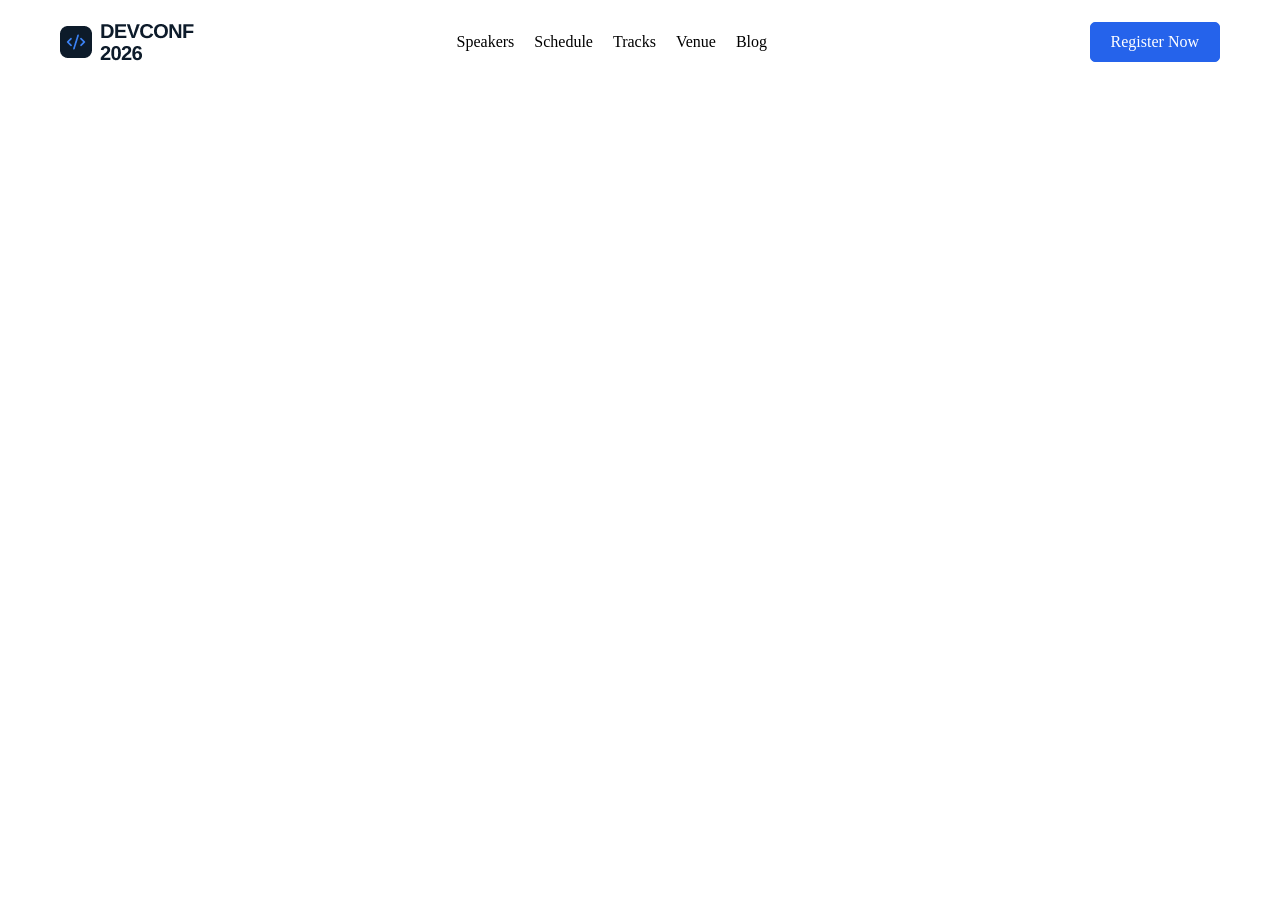
==== Ass1/index.html @ 1efd8dd2 "navbar created successfully" ====
<!DOCTYPE html>
<html lang="en">
<head>
    <meta charset="UTF-8">
    <meta name="viewport" content="width=device-width, initial-scale=1.0">
    <title><img src="./assets/logo-mini.png" alt="">DevConfig</title>
    <link rel="stylesheet" href="./style.css">
</head>
<body>
    <nav class="navbar">
        <div class="logo">
            <!-- <img src="./assets/logo-mini.png" alt="logo-mini">
            <div class="logotxt">
                <span>DEVCONF</span> <br>
                <span>2026</span>
            </div> -->
            <img src="./assets/logo.png" alt="logo">
        </div>

        <div class="list">
            <ul class="list-items">
                <li>Speakers</li>
                <li>Schedule</li>
                <li>Tracks</li>
                <li>Venue</li>
                <li>Blog</li>
            </ul>
        </div>

        <div class="btn">
            Register Now
        </div>

    </nav>
</body>
</html>
---- Ass1/style.css ----
*{
    margin: 0;
    padding:0;
    box-sizing: border-box;
}
.navbar{
    
    display: flex;
    justify-content: space-between;
    align-items: center;
    margin: 20px 0;
}
.logo{
    display: flex;
    align-items: center;
    gap: 10px;
    margin-left: 60px;
}

.list-items{
    display: flex;
    align-items: center;
    list-style: none;
    gap: 20px;

}

.btn{
    border: 1px solid #2563EB;
    background-color: #2563EB;
    color: white;
    margin: 0 60px;
    padding: 10px 20px;
    border-radius: 5px;
}
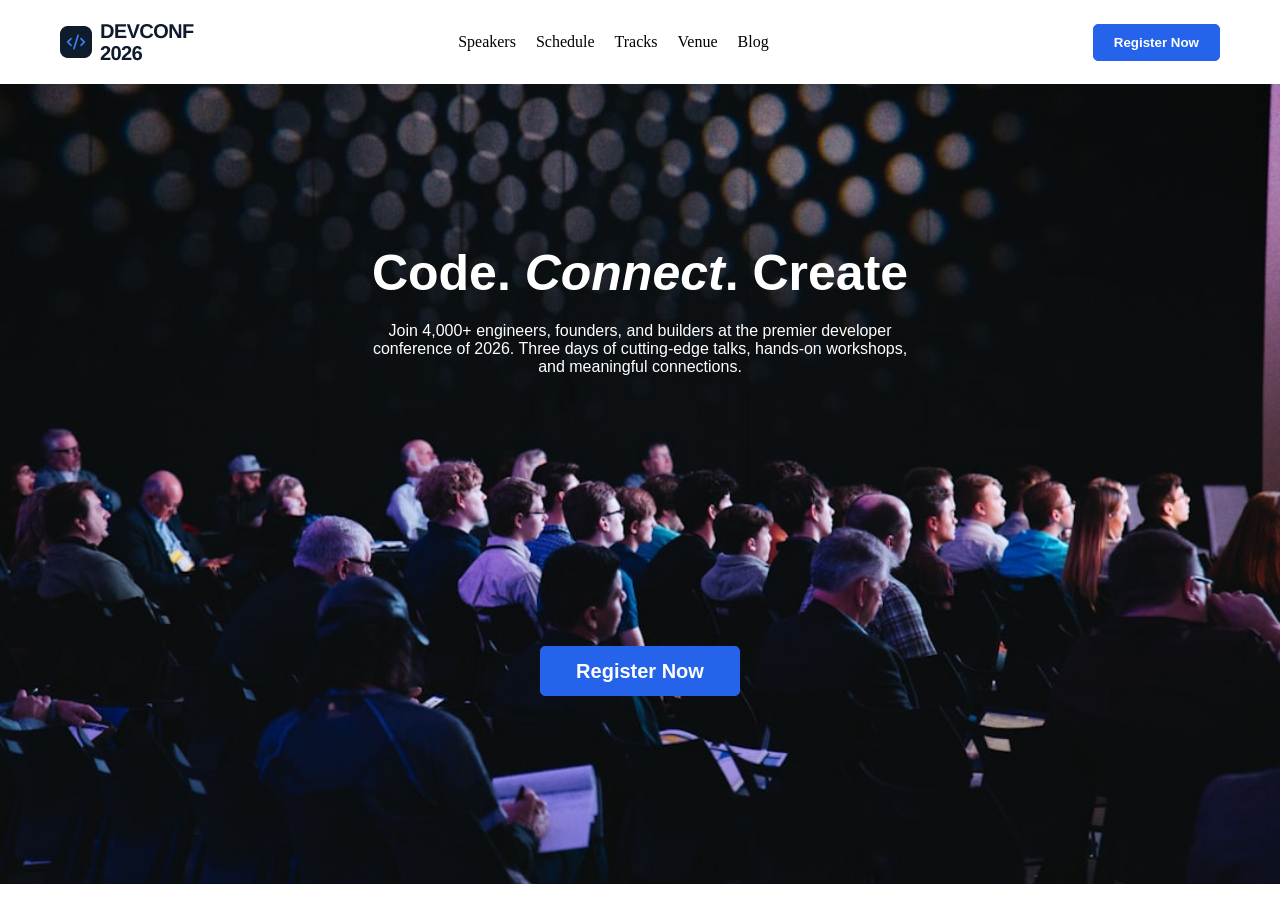
==== commit af3526e3: "hero done" ====
--- a/Ass1/index.html
+++ b/Ass1/index.html
@@ -1,36 +1,49 @@
-<!DOCTYPE html>
+<!doctype html>
 <html lang="en">
-<head>
-    <meta charset="UTF-8">
-    <meta name="viewport" content="width=device-width, initial-scale=1.0">
+  <head>
+    <meta charset="UTF-8" />
+    <meta name="viewport" content="width=device-width, initial-scale=1.0" />
     <title><img src="./assets/logo-mini.png" alt="">DevConfig</title>
-    <link rel="stylesheet" href="./style.css">
-</head>
-<body>
+    <link rel="stylesheet" href="./style.css" />
+  </head>
+  <body>
     <nav class="navbar">
-        <div class="logo">
-            <!-- <img src="./assets/logo-mini.png" alt="logo-mini">
+      <div class="logo">
+        <!-- <img src="./assets/logo-mini.png" alt="logo-mini">
             <div class="logotxt">
                 <span>DEVCONF</span> <br>
                 <span>2026</span>
             </div> -->
-            <img src="./assets/logo.png" alt="logo">
-        </div>
+        <img src="./assets/logo.png" alt="logo" />
+      </div>
 
-        <div class="list">
-            <ul class="list-items">
-                <li>Speakers</li>
-                <li>Schedule</li>
-                <li>Tracks</li>
-                <li>Venue</li>
-                <li>Blog</li>
-            </ul>
-        </div>
+      <div class="list">
+        <ul class="list-items">
+          <li>Speakers</li>
+          <li>Schedule</li>
+          <li>Tracks</li>
+          <li>Venue</li>
+          <li>Blog</li>
+        </ul>
+      </div>
 
-        <div class="btn">
+      <!-- <div class="btn">
             Register Now
-        </div>
-
+        </div> -->
+      <button class="btn">Register Now</button>
     </nav>
-</body>
-</html>+    <section class="hero">
+      
+      <div class="hero-contents">
+        <div class="overlay"></div>
+        <h1>Code. <i>Connect</i>. Create</h1>
+        <p>
+          Join 4,000+ engineers, founders, and builders at the premier developer <br>
+          conference of 2026. Three days of cutting-edge talks, hands-on 
+          workshops,<br> and meaningful connections.
+        </p>
+        <button class="btn">Register Now</button>
+      </div>
+    </section>
+  </body>
+</html>
--- a/Ass1/style.css
+++ b/Ass1/style.css
@@ -32,4 +32,45 @@
     margin: 0 60px;
     padding: 10px 20px;
     border-radius: 5px;
-}+    cursor: pointer;
+    font-weight: 600;
+}
+.hero{
+    text-align: center;
+    background-image: url(./assets/banner.jpg);
+    background-size: cover;
+    height: 800px;
+    background-position: center;
+}
+.hero-contents{
+    position: relative;
+    top: 20%;
+    color: white;
+    font-family:  sans-serif;
+
+}
+.hero h1{
+    font-size: 50px;
+}
+
+.hero-contents p{
+    text-align: center;
+    margin: 20px 0;
+}
+
+.hero-contents button{
+    position: relative;
+    top: 250px;
+    height: 50px;
+    width: 200px;
+    text-align: center;
+    font-size: 20px;
+    font-weight: 800;
+    
+    
+}
+.hero-contents button:hover{
+    background-color: #1E40AF;
+    opacity: 0.8;
+}
+
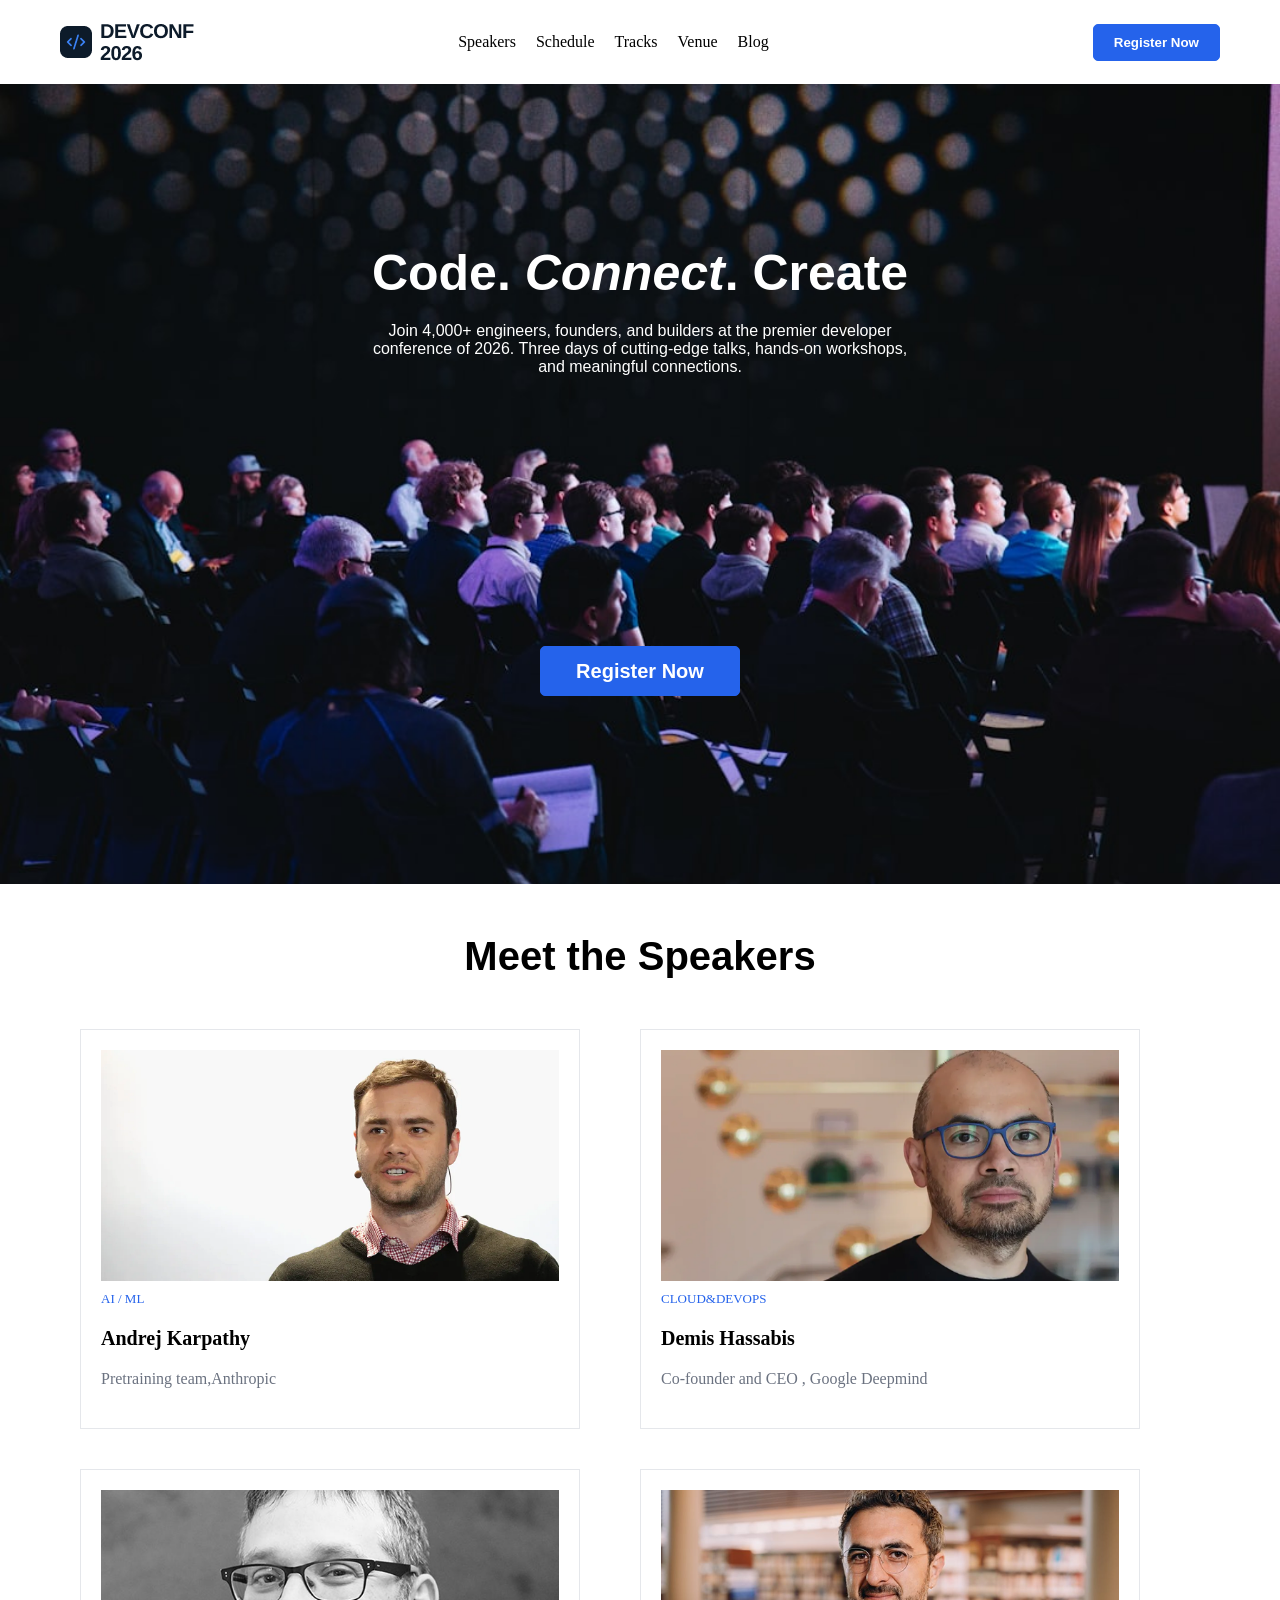
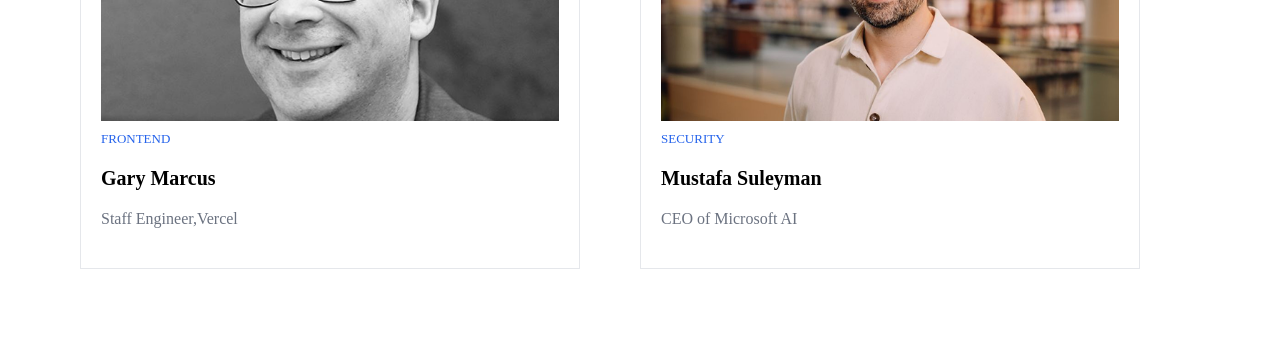
==== commit c951ea3b: "meet the speaker section done" ====
--- a/Ass1/index.html
+++ b/Ass1/index.html
@@ -33,17 +33,56 @@
       <button class="btn">Register Now</button>
     </nav>
     <section class="hero">
-      
       <div class="hero-contents">
         <div class="overlay"></div>
         <h1>Code. <i>Connect</i>. Create</h1>
         <p>
-          Join 4,000+ engineers, founders, and builders at the premier developer <br>
-          conference of 2026. Three days of cutting-edge talks, hands-on 
-          workshops,<br> and meaningful connections.
+          Join 4,000+ engineers, founders, and builders at the premier developer
+          <br />
+          conference of 2026. Three days of cutting-edge talks, hands-on
+          workshops,<br />
+          and meaningful connections.
         </p>
         <button class="btn">Register Now</button>
       </div>
     </section>
+
+    <section class="Speakers">
+      <h1>Meet the Speakers</h1>
+      <div class="cards">
+        <div class="card">  
+          <div class="info">
+            <img src="./assets/andrej.png" alt="andrej" />
+            <span class="sector">AI / ML</span>
+            <span class="name">Andrej Karpathy</span>
+            <span class="place">Pretraining team,Anthropic</span>
+          </div>
+        </div>
+        <div class="card">
+          <div class="info">
+            <img src="./assets/demis.png" alt="demis" />
+            <span class="sector">CLOUD&DEVOPS</span>
+            <span class="name">Demis Hassabis</span>
+            <span class="place">Co-founder and CEO , Google Deepmind</span>
+          </div>
+        </div>
+        <div class="card">
+          <div class="info">
+            <img src="./assets/gary.png" alt="gary" />
+            <span class="sector">FRONTEND</span>
+            <span class="name">Gary Marcus</span>
+            <span class="place">Staff Engineer,Vercel</span>
+          </div>
+        </div>
+        <div class="card">
+          <div class="info">
+            <img src="./assets/mustafa.png" alt="mustafa" />
+            <span class="sector">SECURITY</span>
+            <span class="name">Mustafa Suleyman</span>
+            <span class="place">CEO of Microsoft AI</span>
+          </div>
+        </div>
+      </div>
+    </section>
   </body>
 </html>
--- a/Ass1/style.css
+++ b/Ass1/style.css
@@ -41,6 +41,7 @@
     background-size: cover;
     height: 800px;
     background-position: center;
+    margin: 20px 0;
 }
 .hero-contents{
     position: relative;
@@ -74,3 +75,52 @@
     opacity: 0.8;
 }
 
+.Speakers{
+    margin: 50px 80px;
+    
+}
+
+.Speakers h1{
+    /* align-items: center; */
+    text-align: center;
+    margin: 30px 0;
+    font-size: 40px;
+    font-family: sans-serif;
+    font-weight: 700;
+
+    
+}
+.cards{
+    display:grid;
+    grid-template-columns: repeat(2, 1fr);
+    justify-content: center;
+    align-items: center;
+
+}
+.info{
+   display: flex;
+   flex-direction: column;
+   height: 400px;
+   width: 500px;
+   margin: 20px 0;
+   padding: 20px;
+   border: 1px solid #E5E7EB;
+}
+.sector{
+    font-size: 13px;
+    font-weight: 200;
+    color: #2563EB;
+    margin: 10px 0;
+}
+.name{
+    font-size: 20px;
+    font-weight: 600;
+    margin: 10px 0;
+}
+.place{
+    font-size: 16px;
+    font-weight: 400;
+    color: #6B7280;
+    margin: 10px 0;
+}
+
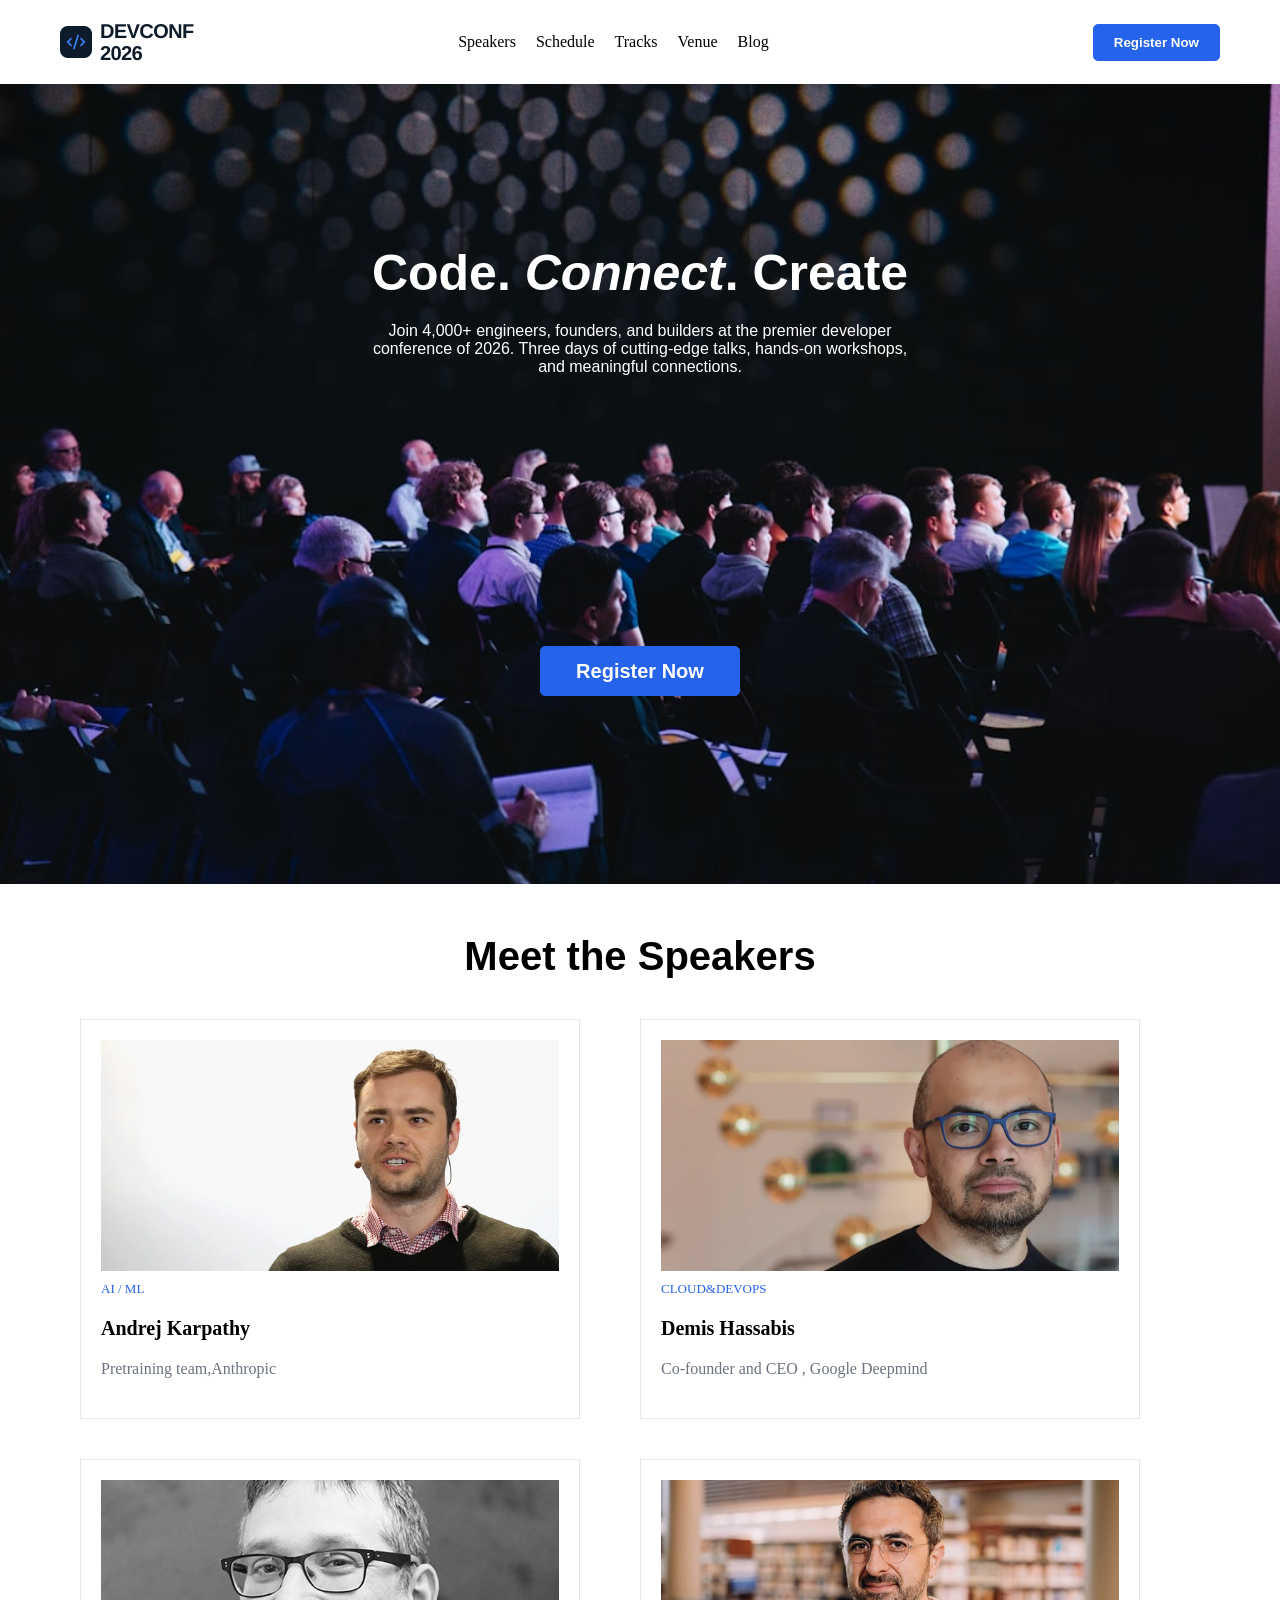
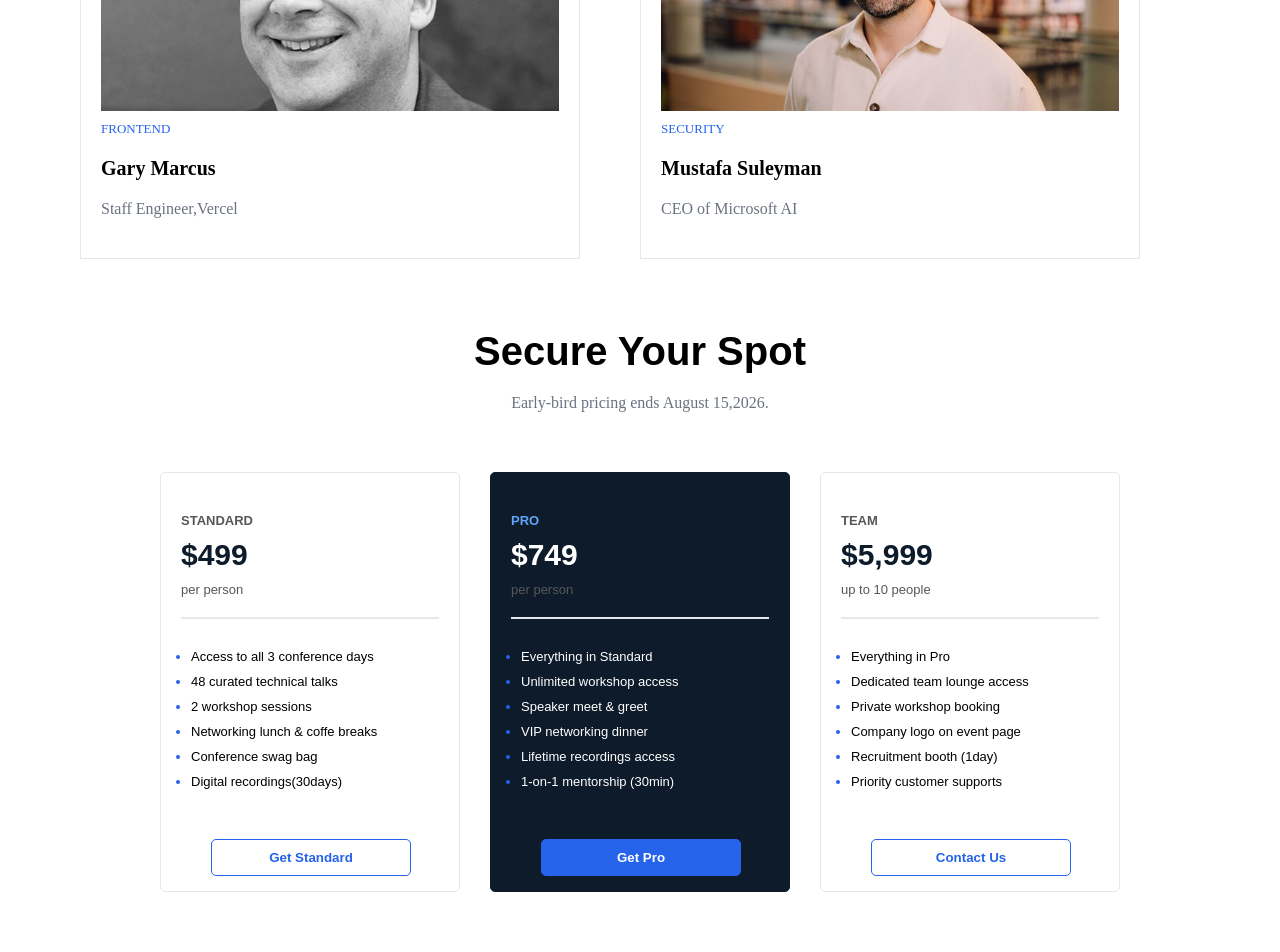
==== commit be75dd66: "pricing done" ====
--- a/Ass1/index.html
+++ b/Ass1/index.html
@@ -3,7 +3,8 @@
   <head>
     <meta charset="UTF-8" />
     <meta name="viewport" content="width=device-width, initial-scale=1.0" />
-    <title><img src="./assets/logo-mini.png" alt="">DevConfig</title>
+    <title>DevConfig</title>
+    <link rel="icon" href="./assets/logo-mini.png">
     <link rel="stylesheet" href="./style.css" />
   </head>
   <body>
@@ -48,14 +49,14 @@
     </section>
 
     <section class="Speakers">
-      <h1>Meet the Speakers</h1>
+      <h1 class="headers">Meet the Speakers</h1>
       <div class="cards">
         <div class="card">  
           <div class="info">
             <img src="./assets/andrej.png" alt="andrej" />
             <span class="sector">AI / ML</span>
             <span class="name">Andrej Karpathy</span>
-            <span class="place">Pretraining team,Anthropic</span>
+            <span class="title">Pretraining team,Anthropic</span>
           </div>
         </div>
         <div class="card">
@@ -63,7 +64,7 @@
             <img src="./assets/demis.png" alt="demis" />
             <span class="sector">CLOUD&DEVOPS</span>
             <span class="name">Demis Hassabis</span>
-            <span class="place">Co-founder and CEO , Google Deepmind</span>
+            <span class="title">Co-founder and CEO , Google Deepmind</span>
           </div>
         </div>
         <div class="card">
@@ -71,7 +72,7 @@
             <img src="./assets/gary.png" alt="gary" />
             <span class="sector">FRONTEND</span>
             <span class="name">Gary Marcus</span>
-            <span class="place">Staff Engineer,Vercel</span>
+            <span class="title">Staff Engineer,Vercel</span>
           </div>
         </div>
         <div class="card">
@@ -79,10 +80,72 @@
             <img src="./assets/mustafa.png" alt="mustafa" />
             <span class="sector">SECURITY</span>
             <span class="name">Mustafa Suleyman</span>
-            <span class="place">CEO of Microsoft AI</span>
+            <span class="title">CEO of Microsoft AI</span>
           </div>
         </div>
       </div>
     </section>
+    
+    <section class="pricing">
+        <div class="pricing-header">
+            <h1 class="headers">Secure Your Spot</h1>
+            <span class="title">Early-bird pricing ends August 15,2026.</span>
+        </div>
+
+        <div class="parentbox">
+            <div class="box">
+                <div class="box-header">
+                    <span class="box-header-title">Standard</span>
+                    <span class="box-header-price">$499</span>
+                    <span class="box-header-subtitle">per person</span>
+                </div>
+                <hr>
+                <ul class="box-list">
+                    <li>Access to all 3 conference days</li>
+                    <li>48 curated technical talks</li>
+                    <li>2 workshop sessions</li>
+                    <li>Networking lunch & coffe breaks</li>
+                    <li>Conference swag bag</li>
+                    <li>Digital recordings(30days)</li>
+                </ul>
+                <button class="box-btn">Get Standard</button>
+            </div>
+            <div class="box" id="pro">
+                <div class="box-header">
+                    <span class="box-header-title">Pro</span>
+                    <span class="box-header-price">$749</span>
+                    <span class="box-header-subtitle">per person</span>
+                </div>
+                <hr>
+                <ul class="box-list">
+                    <li>Everything in Standard</li>
+                    <li>Unlimited workshop access</li>
+                    <li>Speaker meet & greet</li>
+                    <li>VIP networking dinner</li>
+                    <li>Lifetime recordings access</li>
+                    <li>1-on-1 mentorship (30min)</li>
+                </ul>
+                <button class="box-btn">Get Pro</button>
+            </div>
+            <div class="box">
+                <div class="box-header">
+                    <span class="box-header-title">Team</span>
+                    <span class="box-header-price">$5,999</span>
+                    <span class="box-header-subtitle">up to 10 people</span>
+                </div>
+                <hr>
+                <ul class="box-list">
+                    <li>Everything in Pro</li>
+                    <li>Dedicated team lounge access</li>
+                    <li>Private workshop booking</li>
+                    <li>Company logo on event page</li>
+                    <li>Recruitment booth (1day)</li>
+                    <li>Priority customer supports</li>
+                </ul>
+                <button class="box-btn">Contact Us</button>
+            </div>
+        </div>
+    </section>
+    
   </body>
 </html>
--- a/Ass1/style.css
+++ b/Ass1/style.css
@@ -80,16 +80,7 @@
     
 }
 
-.Speakers h1{
-    /* align-items: center; */
-    text-align: center;
-    margin: 30px 0;
-    font-size: 40px;
-    font-family: sans-serif;
-    font-weight: 700;
-
-    
-}
+
 .cards{
     display:grid;
     grid-template-columns: repeat(2, 1fr);
@@ -117,10 +108,120 @@
     font-weight: 600;
     margin: 10px 0;
 }
-.place{
+.title{
     font-size: 16px;
     font-weight: 400;
     color: #6B7280;
     margin: 10px 0;
 }
-
+.pricing-header{
+    text-align: center;
+    margin: 50px 0;
+}
+.headers{
+    text-align: center;
+    font-size: 40px;
+    font-weight: 700;
+    margin: 20px 0;
+    font-family: sans-serif;
+}
+.parentbox{
+    display: flex;
+    justify-content: center;
+    align-items: center;
+    gap: 30px;
+    margin: 50px 0;
+    padding: 10px 0;
+}
+
+
+.box-header{
+    display: flex;
+    flex-direction: column;
+    align-items: left;
+    gap: 10px;
+    margin: 20px 0;
+}
+.box-header-title{
+    font-size: 13px;
+    font-weight: 600;
+    text-transform: uppercase;
+    color:#575757;
+    font-family: sans-serif;
+    
+}
+.box-header-price{
+    font-size: 30px;
+    font-weight: 700;
+    color: #0d1b2a;
+    font-family: sans-serif;
+}
+.box-header-subtitle{
+    font-size: 13px;
+    font-weight: 400;
+    color: #575757;
+    font-family: sans-serif;
+}
+.box-list{
+    font-size: 13px;
+    padding: 10px 10px;
+    margin: 10px 0;
+    
+}
+.box-list li{
+    margin: 10px 0;
+    font-family: sans-serif;
+    gap: 10px;
+}
+.box-list li::marker {
+    color:#2563EB;
+}
+
+#pro{
+    background-color: #0d1b2a;
+    color: white;
+    border: 1px solid #0d1b2a;
+}
+#pro .box-header-title{
+    color: #60a5fa;
+}
+#pro .box-header-price{
+    color: white;
+}
+#pro .box-header-subtitle{
+    color: #575757;
+}
+
+#pro .box-btn{
+    color:white;
+    background-color: #2563EB;
+}
+
+
+
+
+.box{
+    height: 420px;
+    width: 300px;
+    border: 1px solid #E5E7EB;
+    padding: 20px;
+    border-radius: 5px;
+}
+
+hr{
+    border: 1px solid #E5E7EB;
+}
+.box-btn{
+    border: 1px solid #2563EB;
+    background-color: white;
+    color: #2563EB;
+    margin: 20px 0;
+    padding: 10px 20px;
+    border-radius: 5px;
+    cursor: pointer;
+    font-weight: 600;
+    margin-left: 30px;
+    width: 200px;
+    
+    
+}
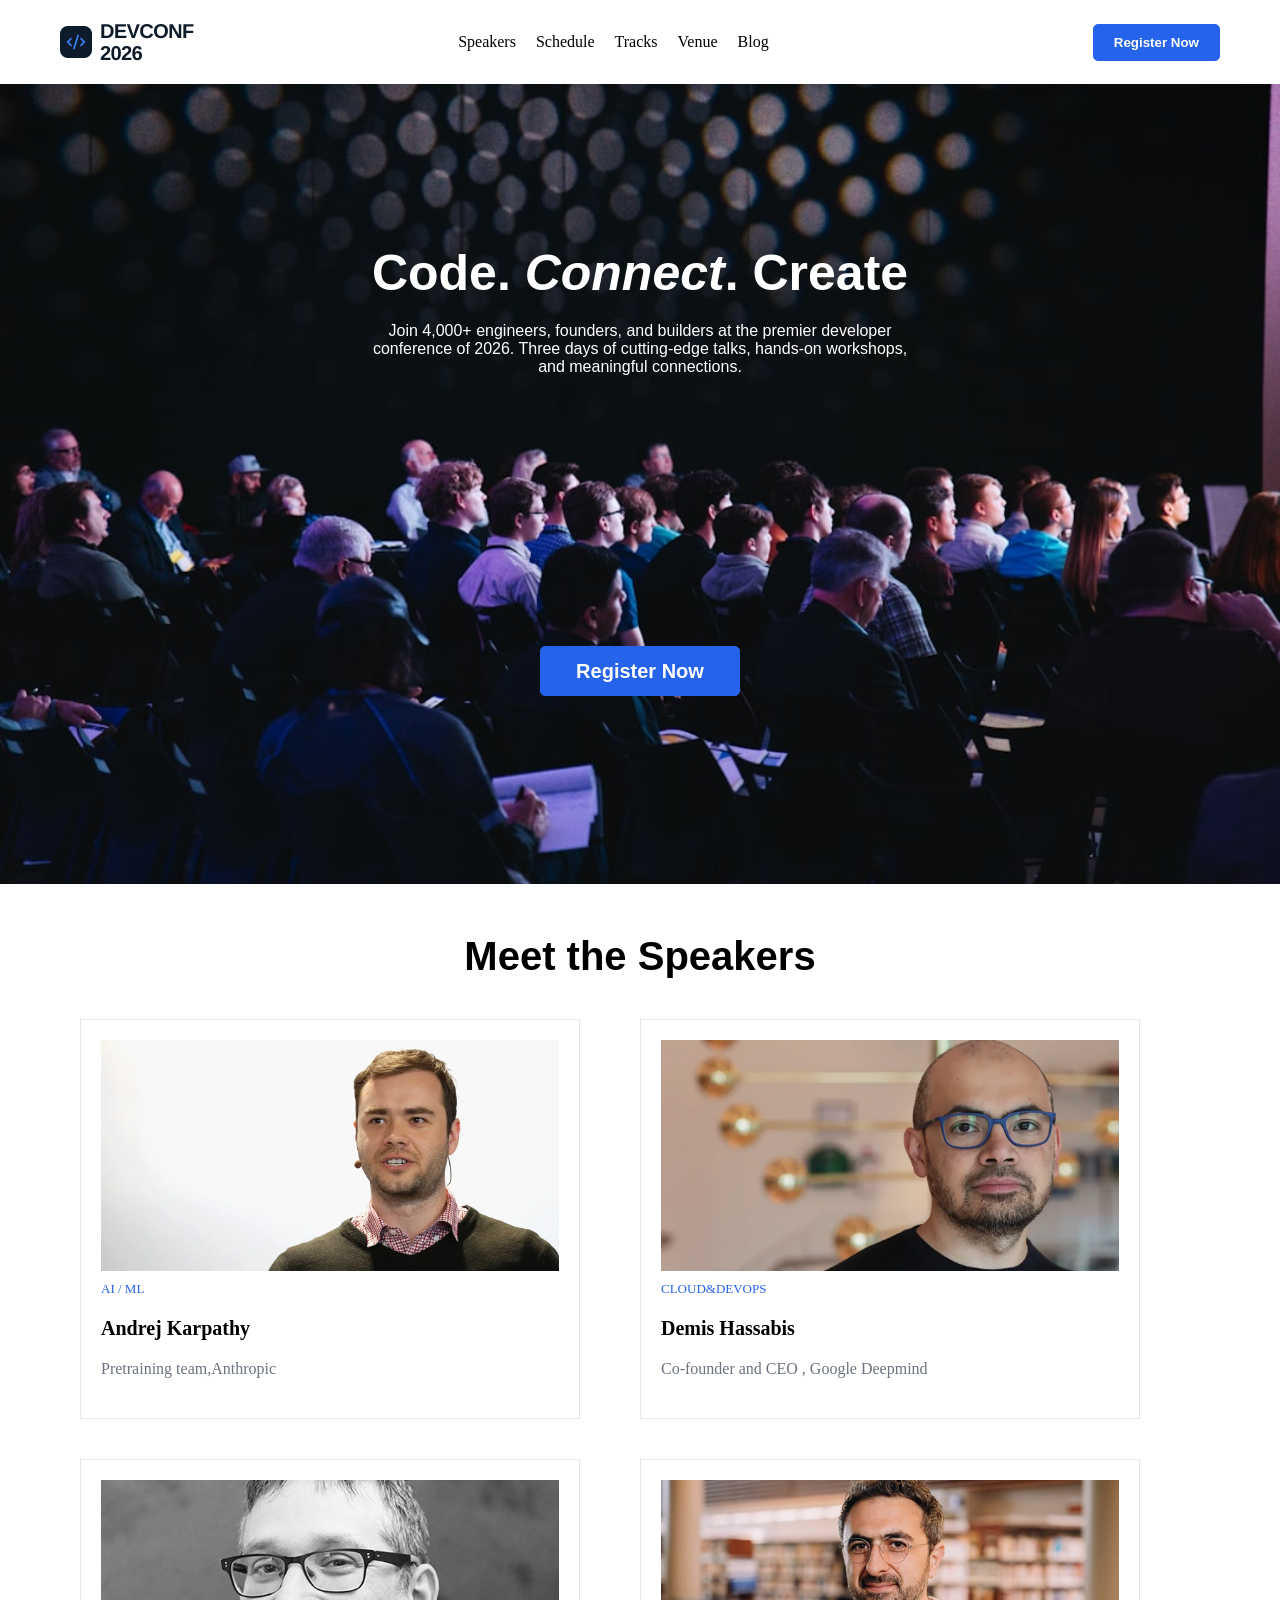
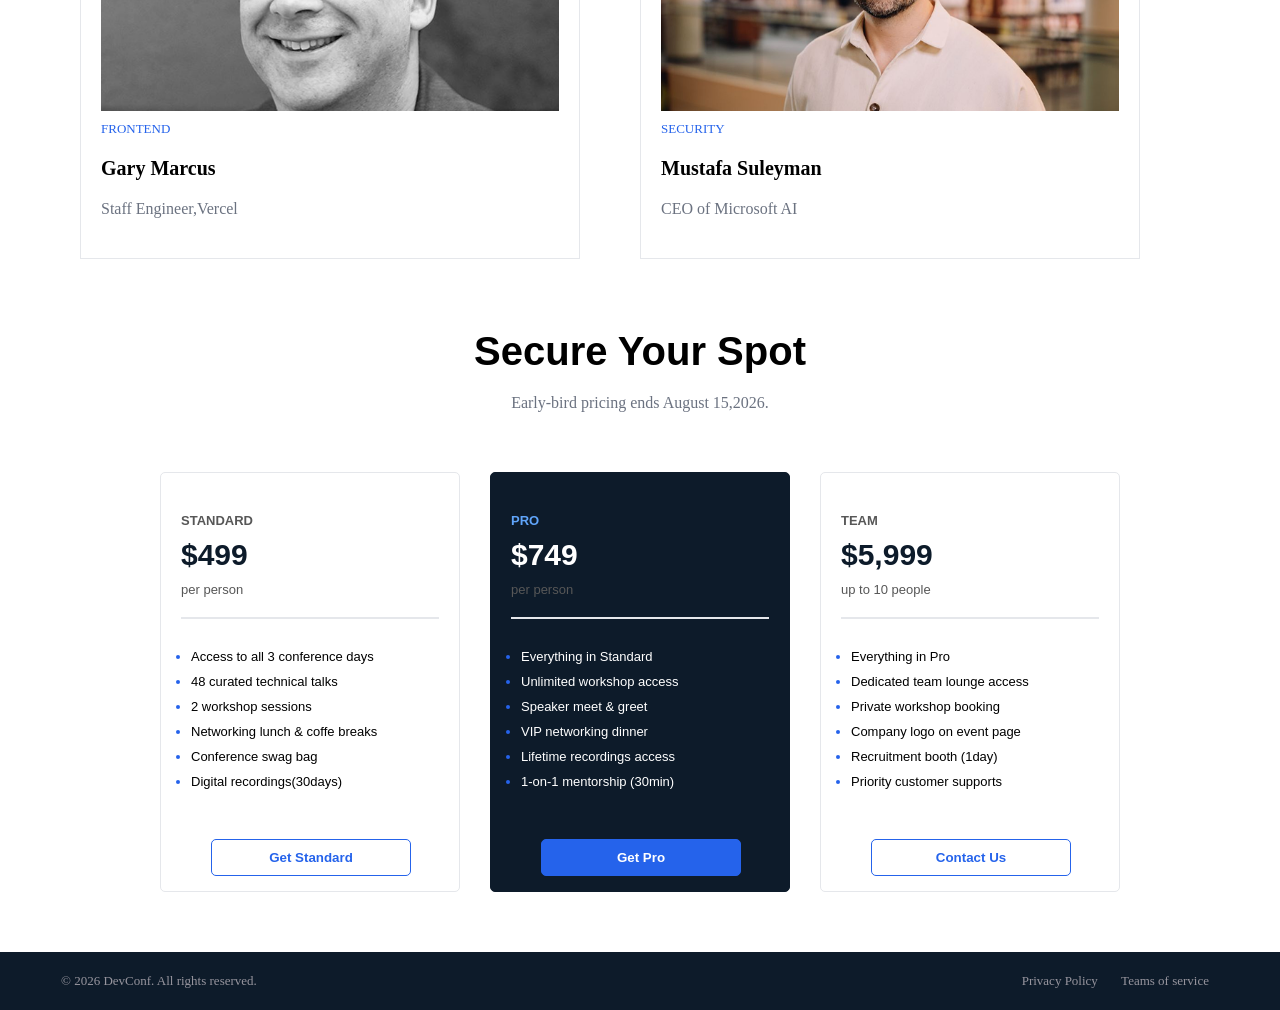
==== commit 14ede8af: "footer done" ====
--- a/Ass1/index.html
+++ b/Ass1/index.html
@@ -146,6 +146,16 @@
             </div>
         </div>
     </section>
+
+    <footer class="footer">
+        <div>
+            &copy; 2026 DevConf. All rights reserved.
+        </div>
+        <div>
+            <span>Privacy Policy</span>
+            <span>Teams of service</span>
+        </div>
+    </footer>
     
   </body>
 </html>
--- a/Ass1/style.css
+++ b/Ass1/style.css
@@ -35,6 +35,8 @@
     cursor: pointer;
     font-weight: 600;
 }
+/* hero section */
+
 .hero{
     text-align: center;
     background-image: url(./assets/banner.jpg);
@@ -74,6 +76,8 @@
     background-color: #1E40AF;
     opacity: 0.8;
 }
+
+/* <!-- speakers section -->    */
 
 .Speakers{
     margin: 50px 80px;
@@ -125,6 +129,9 @@
     margin: 20px 0;
     font-family: sans-serif;
 }
+
+/* boxes */
+
 .parentbox{
     display: flex;
     justify-content: center;
@@ -196,9 +203,6 @@
     color:white;
     background-color: #2563EB;
 }
-
-
-
 
 .box{
     height: 420px;
@@ -221,7 +225,22 @@
     cursor: pointer;
     font-weight: 600;
     margin-left: 30px;
-    width: 200px;
-    
-    
+    width: 200px;  
+}
+
+.footer{
+    display: flex;
+    justify-content: space-between;
+    align-items: center;
+    border: 1px solid #0d1b2a;
+    background-color: #0d1b2a;
+    color:#97959e;
+    padding: 20px 10px;
+    font-size: 13px;
+    padding: 20px 60px;
+}
+.footer div span{
+    margin: 0 10px;
+    padding: 10px 0;
+
 }
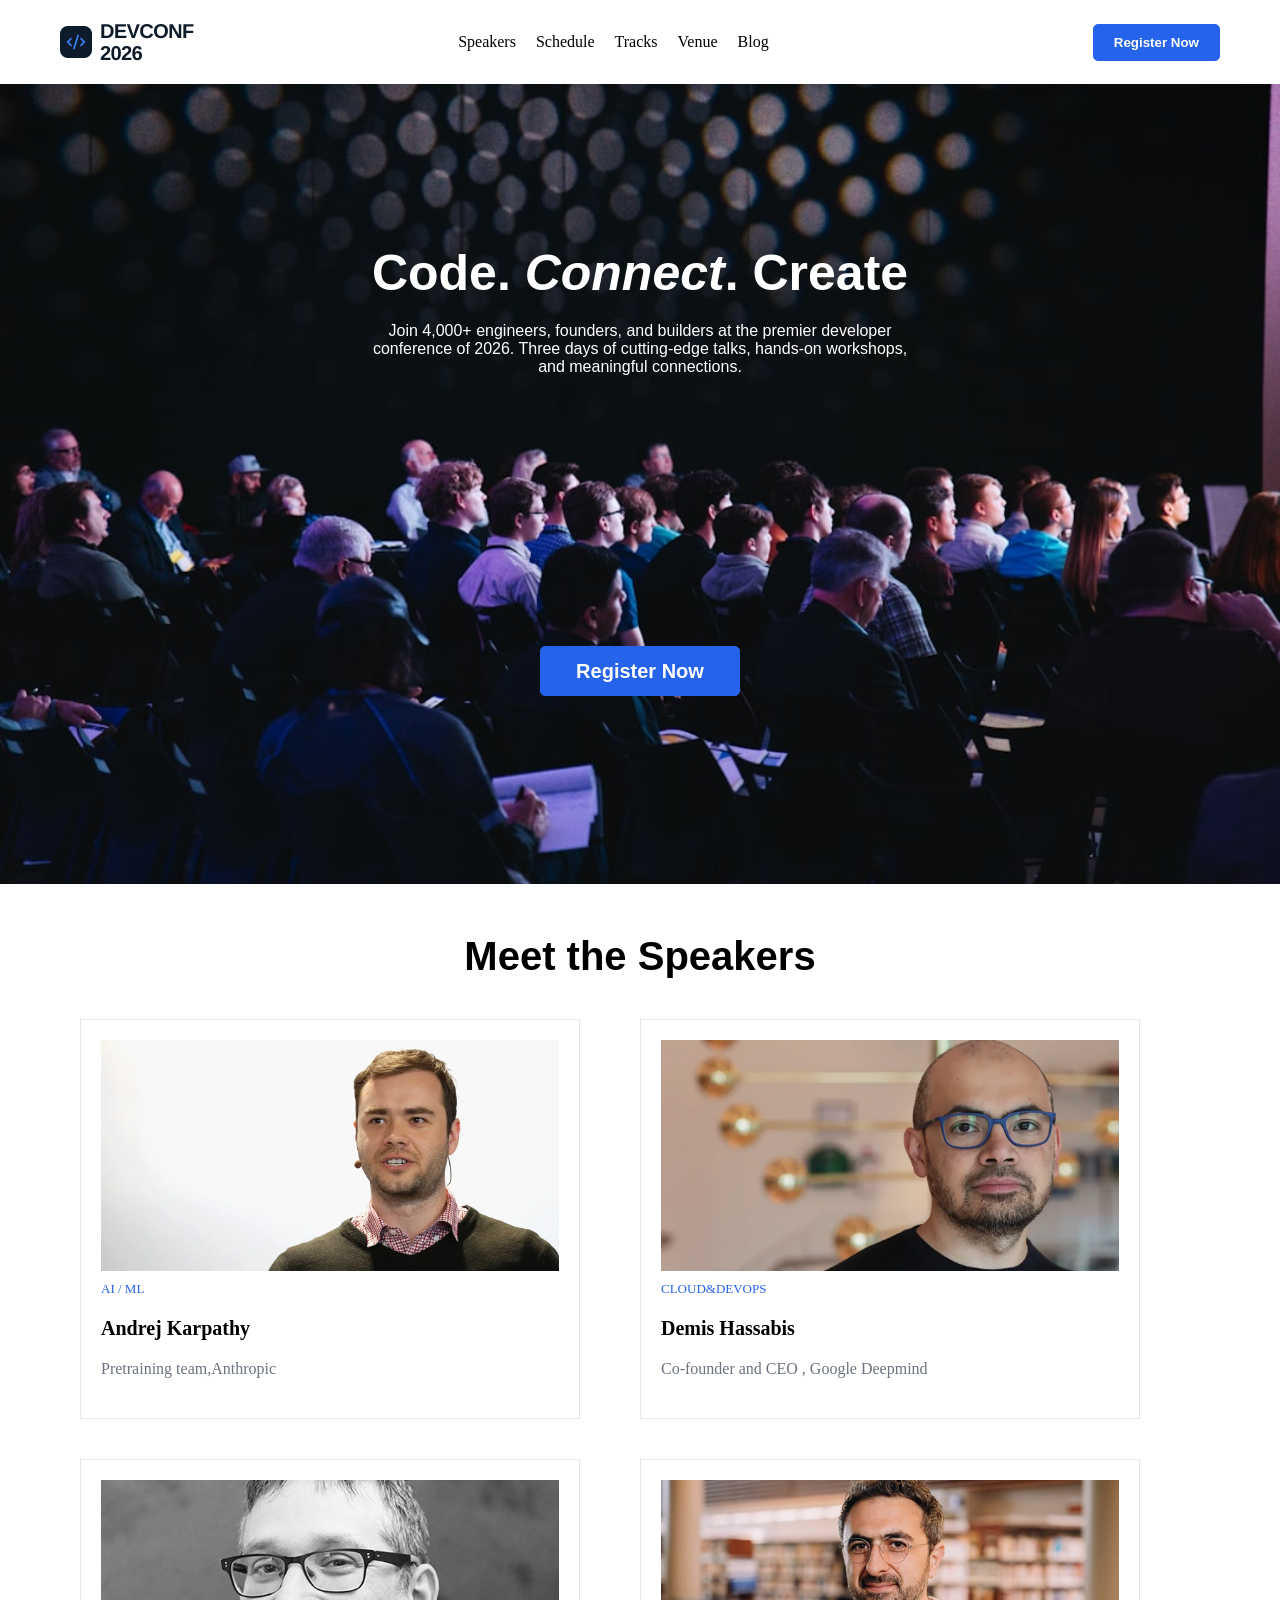
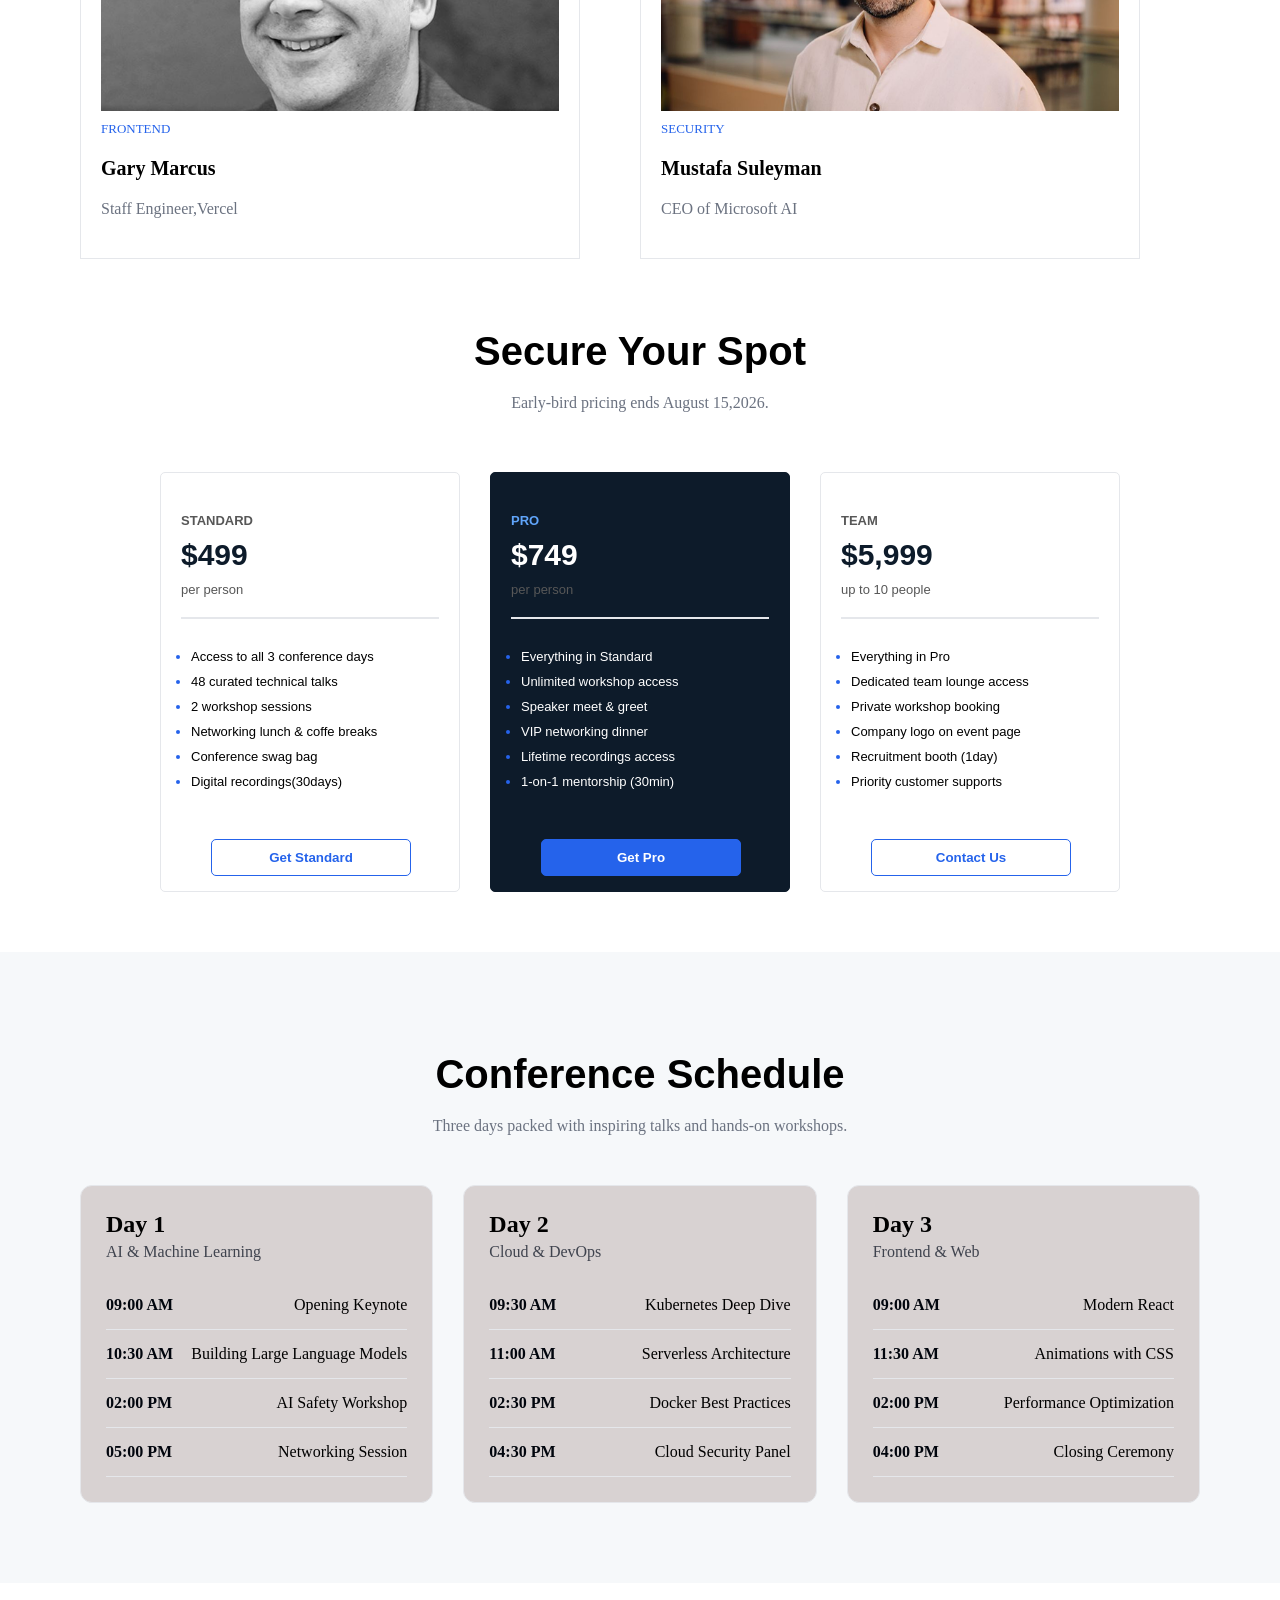
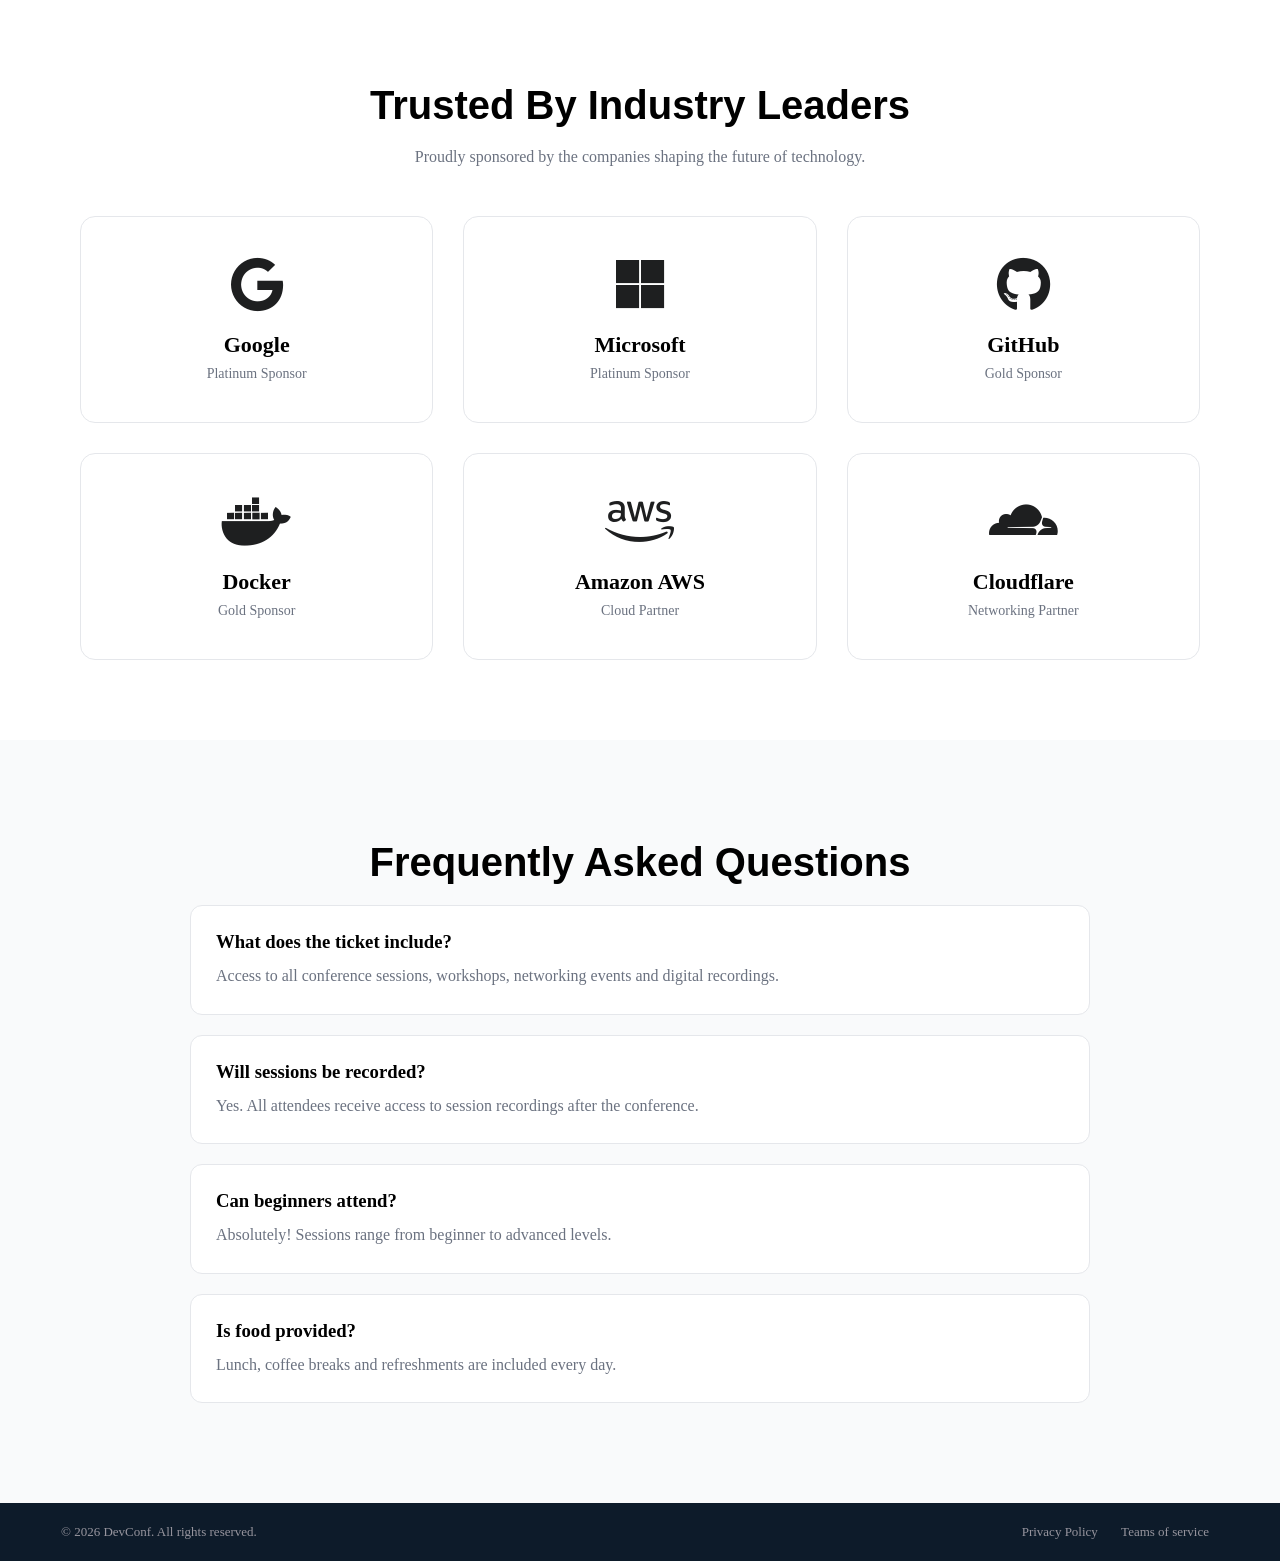
==== commit b1f4acbe: "AI sections done" ====
--- a/Ass1/index.html
+++ b/Ass1/index.html
@@ -4,8 +4,12 @@
     <meta charset="UTF-8" />
     <meta name="viewport" content="width=device-width, initial-scale=1.0" />
     <title>DevConfig</title>
-    <link rel="icon" href="./assets/logo-mini.png">
+    <link rel="icon" href="./assets/logo-mini.png" />
     <link rel="stylesheet" href="./style.css" />
+    <link
+      rel="stylesheet"
+      href="https://cdnjs.cloudflare.com/ajax/libs/font-awesome/6.7.2/css/all.min.css"
+    />
   </head>
   <body>
     <nav class="navbar">
@@ -51,7 +55,7 @@
     <section class="Speakers">
       <h1 class="headers">Meet the Speakers</h1>
       <div class="cards">
-        <div class="card">  
+        <div class="card">
           <div class="info">
             <img src="./assets/andrej.png" alt="andrej" />
             <span class="sector">AI / ML</span>
@@ -85,77 +89,242 @@
         </div>
       </div>
     </section>
-    
+
     <section class="pricing">
-        <div class="pricing-header">
-            <h1 class="headers">Secure Your Spot</h1>
-            <span class="title">Early-bird pricing ends August 15,2026.</span>
-        </div>
-
-        <div class="parentbox">
-            <div class="box">
-                <div class="box-header">
-                    <span class="box-header-title">Standard</span>
-                    <span class="box-header-price">$499</span>
-                    <span class="box-header-subtitle">per person</span>
-                </div>
-                <hr>
-                <ul class="box-list">
-                    <li>Access to all 3 conference days</li>
-                    <li>48 curated technical talks</li>
-                    <li>2 workshop sessions</li>
-                    <li>Networking lunch & coffe breaks</li>
-                    <li>Conference swag bag</li>
-                    <li>Digital recordings(30days)</li>
-                </ul>
-                <button class="box-btn">Get Standard</button>
-            </div>
-            <div class="box" id="pro">
-                <div class="box-header">
-                    <span class="box-header-title">Pro</span>
-                    <span class="box-header-price">$749</span>
-                    <span class="box-header-subtitle">per person</span>
-                </div>
-                <hr>
-                <ul class="box-list">
-                    <li>Everything in Standard</li>
-                    <li>Unlimited workshop access</li>
-                    <li>Speaker meet & greet</li>
-                    <li>VIP networking dinner</li>
-                    <li>Lifetime recordings access</li>
-                    <li>1-on-1 mentorship (30min)</li>
-                </ul>
-                <button class="box-btn">Get Pro</button>
-            </div>
-            <div class="box">
-                <div class="box-header">
-                    <span class="box-header-title">Team</span>
-                    <span class="box-header-price">$5,999</span>
-                    <span class="box-header-subtitle">up to 10 people</span>
-                </div>
-                <hr>
-                <ul class="box-list">
-                    <li>Everything in Pro</li>
-                    <li>Dedicated team lounge access</li>
-                    <li>Private workshop booking</li>
-                    <li>Company logo on event page</li>
-                    <li>Recruitment booth (1day)</li>
-                    <li>Priority customer supports</li>
-                </ul>
-                <button class="box-btn">Contact Us</button>
-            </div>
-        </div>
+      <div class="pricing-header">
+        <h1 class="headers">Secure Your Spot</h1>
+        <span class="title">Early-bird pricing ends August 15,2026.</span>
+      </div>
+
+      <div class="parentbox">
+        <div class="box">
+          <div class="box-header">
+            <span class="box-header-title">Standard</span>
+            <span class="box-header-price">$499</span>
+            <span class="box-header-subtitle">per person</span>
+          </div>
+          <hr />
+          <ul class="box-list">
+            <li>Access to all 3 conference days</li>
+            <li>48 curated technical talks</li>
+            <li>2 workshop sessions</li>
+            <li>Networking lunch & coffe breaks</li>
+            <li>Conference swag bag</li>
+            <li>Digital recordings(30days)</li>
+          </ul>
+          <button class="box-btn">Get Standard</button>
+        </div>
+        <div class="box" id="pro">
+          <div class="box-header">
+            <span class="box-header-title">Pro</span>
+            <span class="box-header-price">$749</span>
+            <span class="box-header-subtitle">per person</span>
+          </div>
+          <hr />
+          <ul class="box-list">
+            <li>Everything in Standard</li>
+            <li>Unlimited workshop access</li>
+            <li>Speaker meet & greet</li>
+            <li>VIP networking dinner</li>
+            <li>Lifetime recordings access</li>
+            <li>1-on-1 mentorship (30min)</li>
+          </ul>
+          <button class="box-btn">Get Pro</button>
+        </div>
+        <div class="box">
+          <div class="box-header">
+            <span class="box-header-title">Team</span>
+            <span class="box-header-price">$5,999</span>
+            <span class="box-header-subtitle">up to 10 people</span>
+          </div>
+          <hr />
+          <ul class="box-list">
+            <li>Everything in Pro</li>
+            <li>Dedicated team lounge access</li>
+            <li>Private workshop booking</li>
+            <li>Company logo on event page</li>
+            <li>Recruitment booth (1day)</li>
+            <li>Priority customer supports</li>
+          </ul>
+          <button class="box-btn">Contact Us</button>
+        </div>
+      </div>
+    </section>
+
+    <!-- Ai section -->
+
+    <!-- Conference Schedule -->
+
+    <section class="schedule">
+      <h1 class="headers">Conference Schedule</h1>
+      <p class="section-subtitle">
+        Three days packed with inspiring talks and hands-on workshops.
+      </p>
+
+      <div class="schedule-container">
+        <div class="schedule-card">
+          <h2>Day 1</h2>
+          <span class="track">AI & Machine Learning</span>
+
+          <div class="event">
+            <span>09:00 AM</span>
+            <p>Opening Keynote</p>
+          </div>
+
+          <div class="event">
+            <span>10:30 AM</span>
+            <p>Building Large Language Models</p>
+          </div>
+
+          <div class="event">
+            <span>02:00 PM</span>
+            <p>AI Safety Workshop</p>
+          </div>
+
+          <div class="event">
+            <span>05:00 PM</span>
+            <p>Networking Session</p>
+          </div>
+        </div>
+
+        <div class="schedule-card">
+          <h2>Day 2</h2>
+          <span class="track">Cloud & DevOps</span>
+
+          <div class="event">
+            <span>09:30 AM</span>
+            <p>Kubernetes Deep Dive</p>
+          </div>
+
+          <div class="event">
+            <span>11:00 AM</span>
+            <p>Serverless Architecture</p>
+          </div>
+
+          <div class="event">
+            <span>02:30 PM</span>
+            <p>Docker Best Practices</p>
+          </div>
+
+          <div class="event">
+            <span>04:30 PM</span>
+            <p>Cloud Security Panel</p>
+          </div>
+        </div>
+
+        <div class="schedule-card">
+          <h2>Day 3</h2>
+          <span class="track">Frontend & Web</span>
+
+          <div class="event">
+            <span>09:00 AM</span>
+            <p>Modern React</p>
+          </div>
+
+          <div class="event">
+            <span>11:30 AM</span>
+            <p>Animations with CSS</p>
+          </div>
+
+          <div class="event">
+            <span>02:00 PM</span>
+            <p>Performance Optimization</p>
+          </div>
+
+          <div class="event">
+            <span>04:00 PM</span>
+            <p>Closing Ceremony</p>
+          </div>
+        </div>
+      </div>
+    </section>
+
+    <!-- Sponsors -->
+    <section class="sponsors">
+      <h1 class="headers">Trusted By Industry Leaders</h1>
+
+      <p class="section-subtitle">
+        Proudly sponsored by the companies shaping the future of technology.
+      </p>
+
+      <div class="sponsor-grid">
+        <div class="sponsor-card">
+          <i class="fa-brands fa-google"></i>
+          <h3>Google</h3>
+          <span>Platinum Sponsor</span>
+        </div>
+
+        <div class="sponsor-card">
+          <i class="fa-brands fa-microsoft"></i>
+          <h3>Microsoft</h3>
+          <span>Platinum Sponsor</span>
+        </div>
+
+        <div class="sponsor-card">
+          <i class="fa-brands fa-github"></i>
+          <h3>GitHub</h3>
+          <span>Gold Sponsor</span>
+        </div>
+
+        <div class="sponsor-card">
+          <i class="fa-brands fa-docker"></i>
+          <h3>Docker</h3>
+          <span>Gold Sponsor</span>
+        </div>
+
+        <div class="sponsor-card">
+          <i class="fa-brands fa-aws"></i>
+          <h3>Amazon AWS</h3>
+          <span>Cloud Partner</span>
+        </div>
+
+        <div class="sponsor-card">
+          <i class="fa-brands fa-cloudflare"></i>
+          <h3>Cloudflare</h3>
+          <span>Networking Partner</span>
+        </div>
+      </div>
+    </section>
+
+    <!-- FAQ -->
+    <section class="faq">
+      <h1 class="headers">Frequently Asked Questions</h1>
+
+      <div class="faq-container">
+        <div class="faq-item">
+          <h3>What does the ticket include?</h3>
+          <p>
+            Access to all conference sessions, workshops, networking events and
+            digital recordings.
+          </p>
+        </div>
+
+        <div class="faq-item">
+          <h3>Will sessions be recorded?</h3>
+          <p>
+            Yes. All attendees receive access to session recordings after the
+            conference.
+          </p>
+        </div>
+
+        <div class="faq-item">
+          <h3>Can beginners attend?</h3>
+          <p>Absolutely! Sessions range from beginner to advanced levels.</p>
+        </div>
+
+        <div class="faq-item">
+          <h3>Is food provided?</h3>
+          <p>Lunch, coffee breaks and refreshments are included every day.</p>
+        </div>
+      </div>
     </section>
 
     <footer class="footer">
-        <div>
-            &copy; 2026 DevConf. All rights reserved.
-        </div>
-        <div>
-            <span>Privacy Policy</span>
-            <span>Teams of service</span>
-        </div>
+      <div>&copy; 2026 DevConf. All rights reserved.</div>
+      <div>
+        <span>Privacy Policy</span>
+        <span>Teams of service</span>
+      </div>
     </footer>
-    
   </body>
 </html>
--- a/Ass1/style.css
+++ b/Ass1/style.css
@@ -243,4 +243,142 @@
     margin: 0 10px;
     padding: 10px 0;
 
+}
+
+/* conference schedule */
+
+.schedule{
+    padding:80px;
+    background:#f6f8fa;
+}
+
+.section-subtitle{
+    text-align:center;
+    color:#6B7280;
+    margin-bottom:50px;
+}
+
+.schedule-container{
+    display:grid;
+    grid-template-columns:repeat(3,1fr);
+    gap:30px;
+}
+
+.schedule-card{
+    background:rgb(216, 210, 210);
+    border:1px solid #E5E7EB;
+    border-radius:12px;
+    padding:25px;
+}
+
+.schedule-card h2{
+    margin-bottom:5px;
+}
+
+.track{
+    color:#3f434e;
+    font-weight:200;
+    display:block;
+    margin-bottom:20px;
+}
+
+.event{
+    display:flex;
+    justify-content:space-between;
+    padding:15px 0;
+    border-bottom:1px solid #E5E7EB;
+}
+
+.event span{
+    font-weight:600;
+    color:#01050d;
+}
+
+/* sponsors */
+.sponsors{
+    padding:80px;
+    background:#ffffff;
+}
+
+.sponsor-grid{
+    display:grid;
+    grid-template-columns:repeat(3,1fr);
+    gap:30px;
+    margin-top:50px;
+}
+
+.sponsor-card{
+    border:1px solid #E5E7EB;
+    border-radius:15px;
+    padding:40px 20px;
+
+    display:flex;
+    flex-direction:column;
+    justify-content:center;
+    align-items:center;
+
+    transition:.3s;
+    cursor:pointer;
+}
+
+.sponsor-card:hover{
+    transform:translateY(-8px);
+    box-shadow:0 12px 30px rgba(0,0,0,.08);
+    background-color: rgb(53, 53, 232);
+    color: white;
+}
+.sponsor-card:hover i {
+    color: #f3f5f9;
+}
+.sponsor-card i{
+    font-size:55px;
+    color:#1e1f20;
+    margin-bottom:20px;
+}
+
+.sponsor-card h3{
+    font-size:22px;
+    margin-bottom:8px;
+}
+
+.sponsor-card span{
+    color:#6B7280;
+    font-size:14px;
+}
+
+/* faq */
+
+.faq{
+    padding:80px;
+    background:#F9FAFB;
+}
+
+.faq-container{
+    max-width:900px;
+    margin:auto;
+}
+
+.faq-item{
+    background:white;
+    border:1px solid #E5E7EB;
+    border-radius:12px;
+
+    padding:25px;
+    margin:20px 0;
+
+    transition:.3s;
+}
+
+.faq-item:hover{
+    transform:translateY(-4px);
+    box-shadow:0 8px 20px rgba(0,0,0,.08);
+}
+
+.faq-item h3{
+    margin-bottom:10px;
+}
+
+.faq-item p{
+    color:#6B7280;
+    line-height:1.6;
 }
